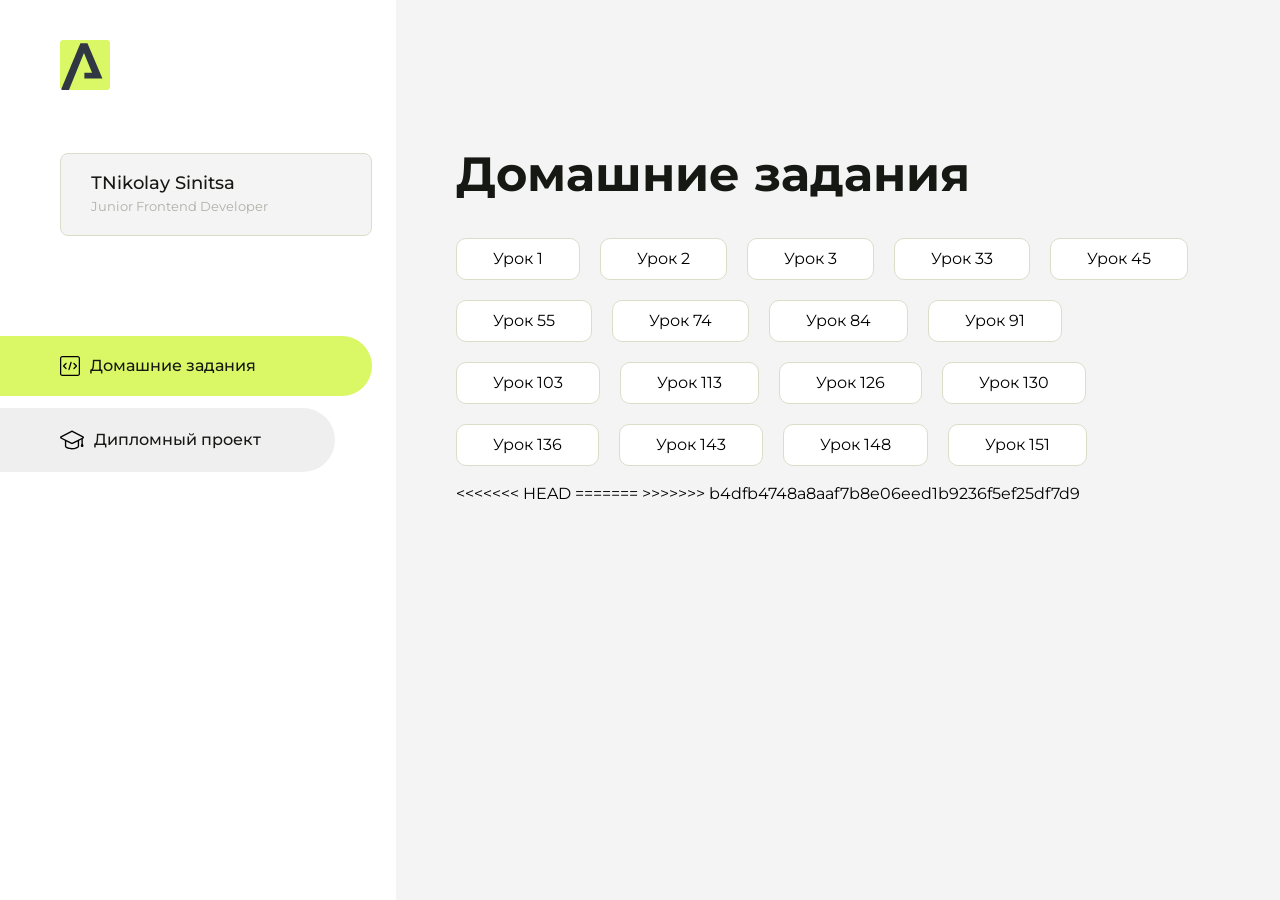
==== index.html @ 887bd670 "add 155" ====
<!DOCTYPE html>
<html lang="en">
<head>
    <meta charset="UTF-8">
    <meta name="viewport" content="width=device-width, initial-scale=1.0">
    <title>Домашняя работа</title>
    <link rel="shortcut icon" href="src/logo.ico" type="image/x-icon">
    <link rel="preconnect" href="https://fonts.googleapis.com">
    <link rel="preconnect" href="https://fonts.gstatic.com" crossorigin>
    <link href="https://fonts.googleapis.com/css2?family=Montserrat:wght@400;500;700&family=Rubik:wght@500&display=swap"
          rel="stylesheet">
    <link rel="stylesheet" href="src/style.css">
</head>
<body id="body">
<div class="overlay" id="overlay"></div>
<div class="layout">
    <div class="burger" id="burger">
        <svg viewBox="0 0 24 24" fill="none" xmlns="http://www.w3.org/2000/svg">
            <g id="SVGRepo_bgCarrier" stroke-width="0"></g>
            <g id="SVGRepo_tracerCarrier" stroke-linecap="round" stroke-linejoin="round"></g>
            <g id="SVGRepo_iconCarrier">
                <path d="M4 18L20 18" stroke="#DAF765" stroke-width="2" stroke-linecap="round"></path>
                <path d="M4 12L20 12" stroke="#DAF765" stroke-width="2" stroke-linecap="round"></path>
                <path d="M4 6L20 6" stroke="#DAF765" stroke-width="2" stroke-linecap="round"></path>
            </g>
        </svg>
    </div>
    <aside class="sidebar" id="sidebar">
        <div class="sidebar__inner">
            <div class="logo">
                <svg width="50" height="50" viewBox="0 0 50 50" fill="none" xmlns="http://www.w3.org/2000/svg">
                    <g clip-path="url(#clip0_513_74730)">
                        <path d="M46.17 -0.257004H3.83C1.57281 -0.257004 -0.257 1.57281 -0.257 3.83V46.17C-0.257 48.4272 1.57281 50.257 3.83 50.257H46.17C48.4272 50.257 50.257 48.4272 50.257 46.17V3.83C50.257 1.57281 48.4272 -0.257004 46.17 -0.257004Z"
                              fill="#DAF765"/>
                        <path d="M24.375 38.4H42.461L27.441 3.1585H20.4355C20.4355 3.1585 6.7895 35.881 1.1945 49.294C2.015 50.0275 3.0945 50.257 3.6945 50.257H8.8445L23.954 13.07L32.0465 32.8285H24.375V38.4Z"
                              fill="#323843"/>
                    </g>
                    <defs>
                        <clipPath id="clip0_513_74730">
                            <rect width="50" height="50" fill="white"/>
                        </clipPath>
                    </defs>
                </svg>
            </div>
            <div class="sidebar__user">
                <div class="sidebar__name">ТNikolay Sinitsa </div>
                <div class="sidebar__text">Junior Frontend Developer</div>
            </div>
            <div class="sidebar__tabs">
                <div class="sidebar__item">
                    <button class="sidebar__button active" id="tasks">
                        <svg xmlns="http://www.w3.org/2000/svg" width="20" height="20" viewBox="0 0 20 20" fill="none">
                            <g clip-path="url(#clip0_704_74543)">
                                <path d="M17.7083 20H2.29167C1.0275 20 0 18.9725 0 17.7083V2.29167C0 1.0275 1.0275 0 2.29167 0H17.7083C18.9725 0 20 1.0275 20 2.29167V17.7083C20 18.9725 18.9725 20 17.7083 20ZM2.29167 1.25C1.7175 1.25 1.25 1.7175 1.25 2.29167V17.7083C1.25 18.2825 1.7175 18.75 2.29167 18.75H17.7083C18.2825 18.75 18.75 18.2825 18.75 17.7083V2.29167C18.75 1.7175 18.2825 1.25 17.7083 1.25H2.29167Z"
                                      fill="black"/>
                                <path d="M6.04167 13.125C5.88167 13.125 5.72167 13.0642 5.6 12.9417L3.1 10.4417C2.85583 10.1975 2.85583 9.80167 3.1 9.5575L5.6 7.0575C5.84417 6.81333 6.24 6.81333 6.48417 7.0575C6.72833 7.30167 6.72833 7.6975 6.48417 7.94167L4.42583 10L6.48417 12.0583C6.72833 12.3025 6.72833 12.6983 6.48417 12.9425C6.36167 13.0642 6.20167 13.125 6.04167 13.125Z"
                                      fill="black"/>
                                <path d="M8.95833 14.1667C8.9 14.1667 8.84 14.1583 8.78167 14.1417C8.45083 14.0442 8.26083 13.6967 8.35833 13.3658L10.4417 6.28251C10.5392 5.95084 10.8892 5.76417 11.2175 5.85917C11.5483 5.95667 11.7383 6.30417 11.6408 6.63501L9.5575 13.7183C9.47833 13.9908 9.22833 14.1667 8.95833 14.1667Z"
                                      fill="black"/>
                                <path d="M13.9583 13.125C13.7983 13.125 13.6383 13.0642 13.5167 12.9417C13.2725 12.6975 13.2725 12.3017 13.5167 12.0575L15.575 9.99916L13.5167 7.94083C13.2725 7.69666 13.2725 7.30083 13.5167 7.05666C13.7608 6.81249 14.1567 6.81249 14.4008 7.05666L16.9008 9.55666C17.145 9.80083 17.145 10.1967 16.9008 10.4408L14.4008 12.9408C14.2783 13.0642 14.1183 13.125 13.9583 13.125Z"
                                      fill="black"/>
                            </g>
                            <defs>
                                <clipPath id="clip0_704_74543">
                                    <rect width="20" height="20" fill="white"/>
                                </clipPath>
                            </defs>
                        </svg>
                        <span>Домашние задания</span></button>
                </div>
                <div class="sidebar__item">
                    <button class="sidebar__button" id="diplom">
                        <svg xmlns="http://www.w3.org/2000/svg" width="24" height="24" viewBox="0 0 24 24" fill="none">
                            <g clip-path="url(#clip0_704_74553)">
                                <path d="M23.2628 10.5971C23.7176 10.365 24 9.90375 24 9.39337C24 8.883 23.7176 8.42175 23.2628 8.18962L12.6135 2.75362C12.2291 2.55824 11.7705 2.55787 11.3854 2.75399L0.736875 8.19C0.282375 8.42175 0 8.883 0 9.39337C0 9.90375 0.282375 10.365 0.736875 10.5971L4.89038 12.7177V18.2074C4.89038 19.8154 8.412 21.393 12 21.393C15.5884 21.393 19.1096 19.815 19.1096 18.2074V12.7174L21.4609 11.517V15.8017L20.901 17.2305C20.7409 17.6389 20.7934 18.0994 21.0405 18.4616C21.2876 18.8246 21.6979 19.041 22.1366 19.041C22.5754 19.041 22.9852 18.8246 23.2324 18.462C23.4795 18.099 23.532 17.6385 23.3719 17.2301L22.8124 15.8021V10.827L23.2628 10.5971ZM17.7623 18.1721C17.6198 18.6375 15.3491 20.0419 12 20.0419C8.65088 20.0419 6.38025 18.6375 6.2415 18.2074V12.3037L6.23887 12.3019C6.23812 12.057 6.1065 11.8207 5.87325 11.7019L1.3515 9.39337L12 3.95737L22.6489 9.39337L12 14.8294L5.87325 11.7019C5.54063 11.5331 4.6695 11.6674 4.5 12C4.33012 12.3322 4.55813 12.5479 4.89038 12.7177L11.3857 16.0331C11.5781 16.1314 11.7889 16.1805 12 16.1805C12.2107 16.1805 12.4222 16.1314 12.6146 16.0331L17.7593 13.407L17.7623 18.1721Z"
                                      fill="black"/>
                            </g>
                            <defs>
                                <clipPath id="clip0_704_74553">
                                    <rect width="24" height="24" fill="white"/>
                                </clipPath>
                            </defs>
                        </svg>
                        <span>Дипломный проект</span></button>
                </div>
            </div>
        </div>

    </aside>
    <div class="content">
        <div class="container">
            <div class="content__block" id="tasksBlock">
                <div class="content__title">Домашние задания</div>
                <ul class="content__list">
                    <li class="content__list-item">
                        <a href="Lesson1/index.html">Урок 1</a>
                    </li>
                     <li class="content__list-item">
                        <a href="Lesson2/index.html">Урок 2</a>
                    </li>
                    <li class="content__list-item">
                        <a href="Lesson3/index.html">Урок 3</a>
                    </li>
                      <li class="content__list-item">
                        <a href="Lesson33/index.html">Урок 33</a>
                    </li>
                    <li class="content__list-item">
                        <a href="Lesson45/index.html">Урок 45</a>
                    </li>
                     <li class="content__list-item">
                        <a href="Lesson55/index.html">Урок 55</a>
                    </li>
                      <li class="content__list-item">
                        <a href="Lesson74/index.html">Урок 74</a>
                    </li>
                    <li class="content__list-item">
                        <a href="Lesson84/index.html">Урок 84</a>
                    </li>
                     <li class="content__list-item">
                        <a href="91/index.html">Урок 91</a>
                    </li>
                     <li class="content__list-item">
                        <a href="103/index.html">Урок 103</a>
                    </li>  <li class="content__list-item">
                        <a href="107/index.html">Урок 113</a>
                    </li>
                     </li>  <li class="content__list-item">
                        <a href="126/index.html">Урок 126</a>
                    </li>
                      </li>  <li class="content__list-item">
                        <a href="130/index.html">Урок 130</a>
                    </li>
                     </li>  <li class="content__list-item">
                        <a href="136/index.html">Урок 136</a>
                    </li>
                    </li>  <li class="content__list-item">
                        <a href="143/index.html">Урок 143</a>
                    </li>
                    </li>  <li class="content__list-item">
                        <a href="148/index.html">Урок 148</a>
                    </li>
                     </li>  <li class="content__list-item">
                        <a href="151/index.html">Урок 151</a>
                    </li>
<<<<<<< HEAD
                    
=======
>>>>>>> b4dfb4748a8aaf7b8e06eed1b9236f5ef25df7d9
                   
                </ul>
            </div>
            <div class="content__block hidden" id="diplomBlock">
                <div class="content__title">Дипломный проект</div>
                <div class="content__list-diplom">
                    <a href="ПАПКА-С-НОМЕРОМ-УРОКА">Ссылка на ДЗ</a>
                </div>
                <div class="content__decor">
                    <div class="content__decor-text">Давай проверим, чему ты научился!</div>
                    <div class="content__decor-img">
                        <img src="src/decor.png" alt="decor">
                    </div>
                </div>
            </div>
        </div>
    </div>
</div>
<script src="src/index.js"></script>
</body>
</html>
---- src/style.css ----
*{padding: 0;margin: 0;border: 0;}
*,*:before,*:after{-webkit-box-sizing: border-box;box-sizing: border-box;}
:focus,:active{outline: none;}
a:focus,a:active{outline: none;}
nav,footer,header,aside{display: block;}
html,body{
    height:100%;width:100%;
    font-size:100%;line-height:1;-ms-text-size-adjust:100%;-moz-text-size-adjust:100%;-webkit-text-size-adjust:100%;}
input,button,textarea{font-family:inherit;}
input::-ms-clear{display: none;}
button{cursor: pointer;}
button::-moz-focus-inner{padding:0;border:0;}
a,a:visited{text-decoration: none;}
a:hover{text-decoration: none;}
ul li{list-style: none;}
img{vertical-align: top;}
h1,h2,h3,h4,h5,h6{font-size:inherit;font-weight: inherit;}
a{color:inherit;}



body {
    font-family: "Montserrat",SansSerif;
    color: black;
}

body.overflow {
    overflow: hidden;
}



.layout {
    display: -webkit-box;
    display: -ms-flexbox;
    display: flex;
    min-height: 100vh;
}

.sidebar {
    padding: 40px 24px 40px 0;
    -ms-flex-negative: 0;
    flex-shrink: 0;
    background-color: white;
}



.content {
    -webkit-box-flex: 1;
    -ms-flex-positive: 1;
    flex-grow: 1;
    background-color: #F4F4F4;
}

.container {
    display: -webkit-box;
    display: -ms-flexbox;
    display: flex;
    -webkit-box-orient: vertical;
    -webkit-box-direction: normal;
    -ms-flex-direction: column;
    flex-direction: column;
    -webkit-box-pack: center;
    -ms-flex-pack: center;
    justify-content: center;
    -webkit-box-align: center;
    -ms-flex-align: center;
    align-items: center;
    padding: 150px 60px 80px 60px;
}


.logo {
    margin-left: 60px;
    margin-bottom: 60px;
}

.sidebar__user {
    background-color: #F4F4F4;
    padding: 20px 30px;
    margin-left: 60px;
    margin-bottom: 100px;
    border-radius: 8px;
    border: 1px solid #DADEC9;
}

.sidebar__name {
    color:#161814;
    font-size: 18px;
    font-weight: 500;
    margin-bottom: 6px;
}

.sidebar__text {
    color: #AFB1A7;
    font-size: 13px;
    font-weight: 400;
    line-height: 130%; /* 16.9px */
}

.sidebar__item {
    width: 372px;
}

.sidebar__button {
    display: -webkit-box;
    display: -ms-flexbox;
    display: flex;
    -webkit-box-align: center;
    -ms-flex-align: center;
    align-items: center;
    gap: 10px;
    padding: 20px 60px;
    margin-bottom: 12px;
    border-radius: 0px 100px 100px 0px;
    -webkit-transition: all .5s;
    -o-transition: all .5s;
    transition: all .5s;
    cursor: pointer;
    width: 90%;
    color:#161814;
    font-size: 16px;
    font-weight: 500;
}

.sidebar__button.active , .sidebar__button:hover {
    width: 100%;
    background-color: #DAF765;
}


.content__title {
    color: #161814;
    font-size: 48px;
    font-weight: 700;
    margin-bottom: 40px;
}

.content__list {
    display: -webkit-box;
    display: -ms-flexbox;
    display: flex;
    -webkit-box-align: center;
    -ms-flex-align: center;
    align-items: center;
    -ms-flex-wrap: wrap;
    flex-wrap: wrap;
    gap: 20px;
}



.content__list-item  {
    cursor: pointer;
    padding: 12px 18px;
    background-color: #fff;
    border-radius: 10px;
    border: 1px solid #DADEC9;
    -webkit-transition: all .3s;
    -o-transition: all .3s;
    transition: all .3s;
}

.content__list-item:hover,.content__list-diplom:hover {
    background-color: #AFB1A7;
}

li a {
    padding: 12px 18px;

}


.content__list-diplom {
    -webkit-transition: all .3s;
    -o-transition: all .3s;
    transition: all .3s;
    display: inline-block;
    padding: 12px 18px;
    background-color: #fff;
    border-radius: 10px;
    border: 1px solid #DADEC9;
}

.content__decor {
    display: -webkit-box;
    display: -ms-flexbox;
    display: flex;
    -webkit-box-align: center;
    -ms-flex-align: center;
    align-items: center;
}

.content__decor-text {
    color:#BEDD44;
    font-size: 36px;
    font-weight: 700;
    line-height: 110%; /* 39.6px */
}

.content__block {
    max-width: 1200px;
}

.content__block.hidden {
    display: none;
}

.content__decor-img img{
    width: 100%;
}

.burger {
    display: none;
    padding: 5px;
    position: fixed;
    top: 3%;
    right: 7%;
    width: 40px;
    height: 40px;
    background-color: #161814;
    border-radius: 50%;
    z-index: 10;
    border: 1px solid #DAF765;
}

@media (max-width: 768px) {
    .burger {
        display: block;
    }

    .sidebar {
        -webkit-transition: all .3s;
        -o-transition: all .3s;
        transition: all .3s;
        -webkit-transform: translateX(-100%);
        -ms-transform: translateX(-100%);
        transform: translateX(-100%);
        position: fixed;
        top: 0;
        left: 0;
        bottom: 0;
        z-index: 5;
    }

    .sidebar.show {
        -webkit-transform: translateX(0%);
        -ms-transform: translateX(0%);
        transform: translateX(0%);
    }

    .overlay {
        opacity: 0;
        pointer-events: none;
        -webkit-transition: all .3s;
        -o-transition: all .3s;
        transition: all .3s;
        position: absolute;
        top: 0;
        right: 0;
        left: 0;
        bottom: 0;
        z-index: 3;
        background-color: #000000e0;
    }

    .overlay.show {
        opacity: 1;
        pointer-events: all;
    }

    .container {
        padding: 40px 20px;
        min-height: 100%;
    }

    .content__decor {
        margin-top: 20px;
        -webkit-box-orient: vertical;
        -webkit-box-direction: normal;
        -ms-flex-direction: column;
        flex-direction: column;
    }
}

@media (max-width: 400px) {
    .sidebar__user {
        margin-left: 0;
    }
}
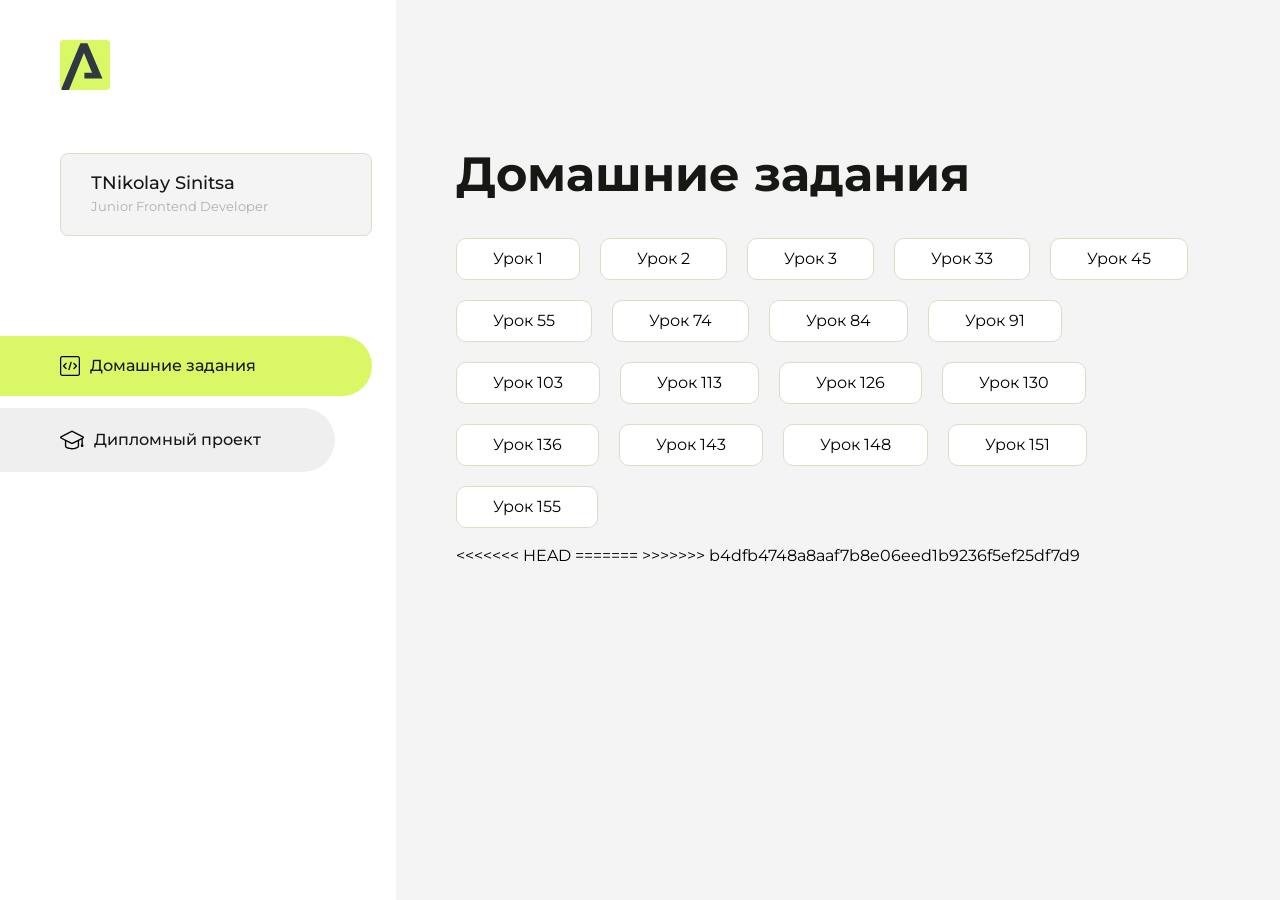
==== commit fc36627f: "Update index.html" ====
--- a/index.html
+++ b/index.html
@@ -142,6 +142,9 @@
                      </li>  <li class="content__list-item">
                         <a href="151/index.html">Урок 151</a>
                     </li>
+                     </li>  <li class="content__list-item">
+                        <a href="155/index.html">Урок 155</a>
+                    </li>
 <<<<<<< HEAD
                     
 =======
@@ -171,3 +174,4 @@
 
 
 
+
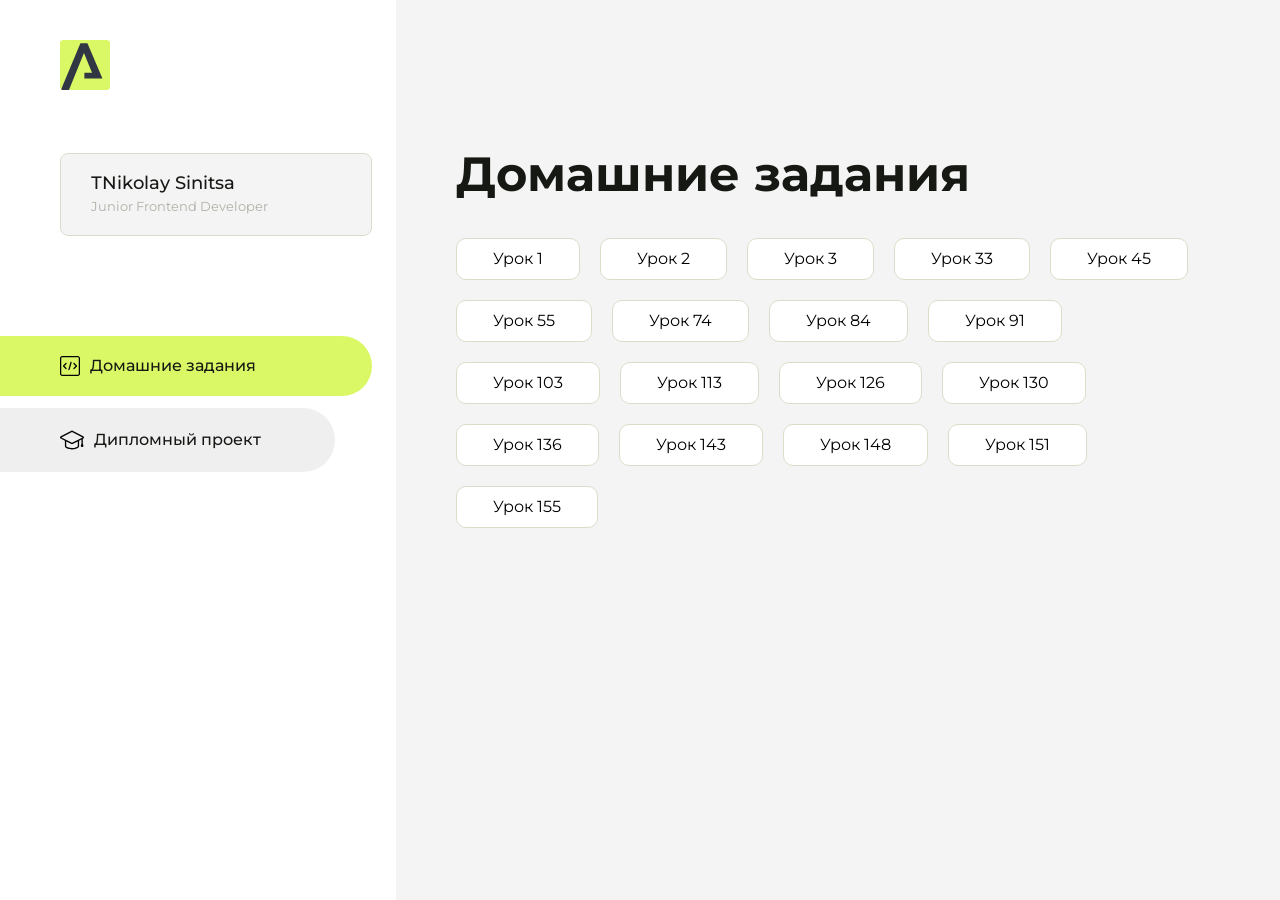
==== commit def994a4: "Update index.html" ====
--- a/index.html
+++ b/index.html
@@ -145,10 +145,7 @@
                      </li>  <li class="content__list-item">
                         <a href="155/index.html">Урок 155</a>
                     </li>
-<<<<<<< HEAD
-                    
-=======
->>>>>>> b4dfb4748a8aaf7b8e06eed1b9236f5ef25df7d9
+
                    
                 </ul>
             </div>
@@ -175,3 +172,4 @@
 
 
 
+
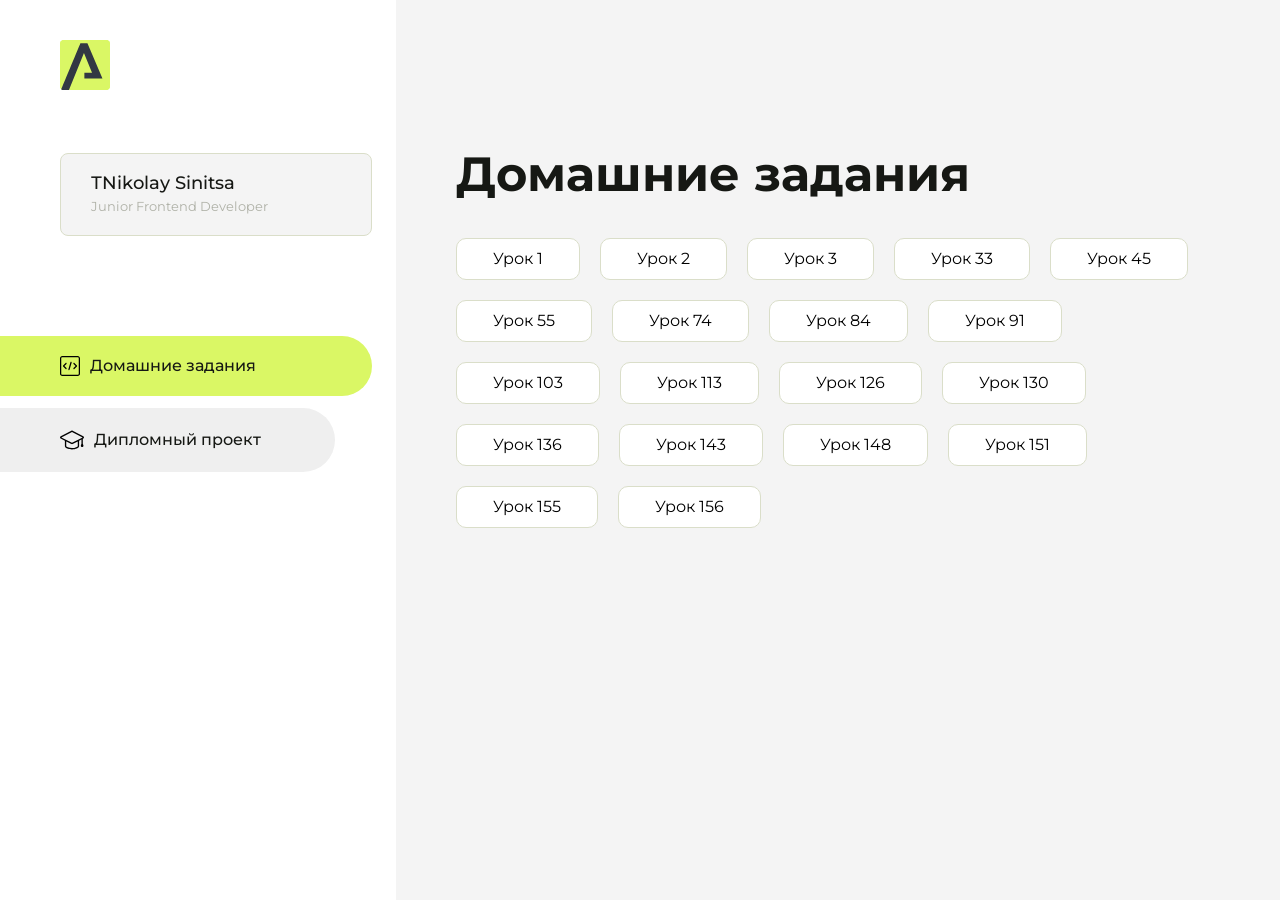
==== commit a77bfaf7: "Update index.html" ====
--- a/index.html
+++ b/index.html
@@ -145,9 +145,13 @@
                      </li>  <li class="content__list-item">
                         <a href="155/index.html">Урок 155</a>
                     </li>
+                    </li>  <li class="content__list-item">
+                        <a href="156/index.html">Урок 156</a>
+                    </li>
+                </ul>
 
                    
-                </ul>
+               
             </div>
             <div class="content__block hidden" id="diplomBlock">
                 <div class="content__title">Дипломный проект</div>
@@ -173,3 +177,5 @@
 
 
 
+
+
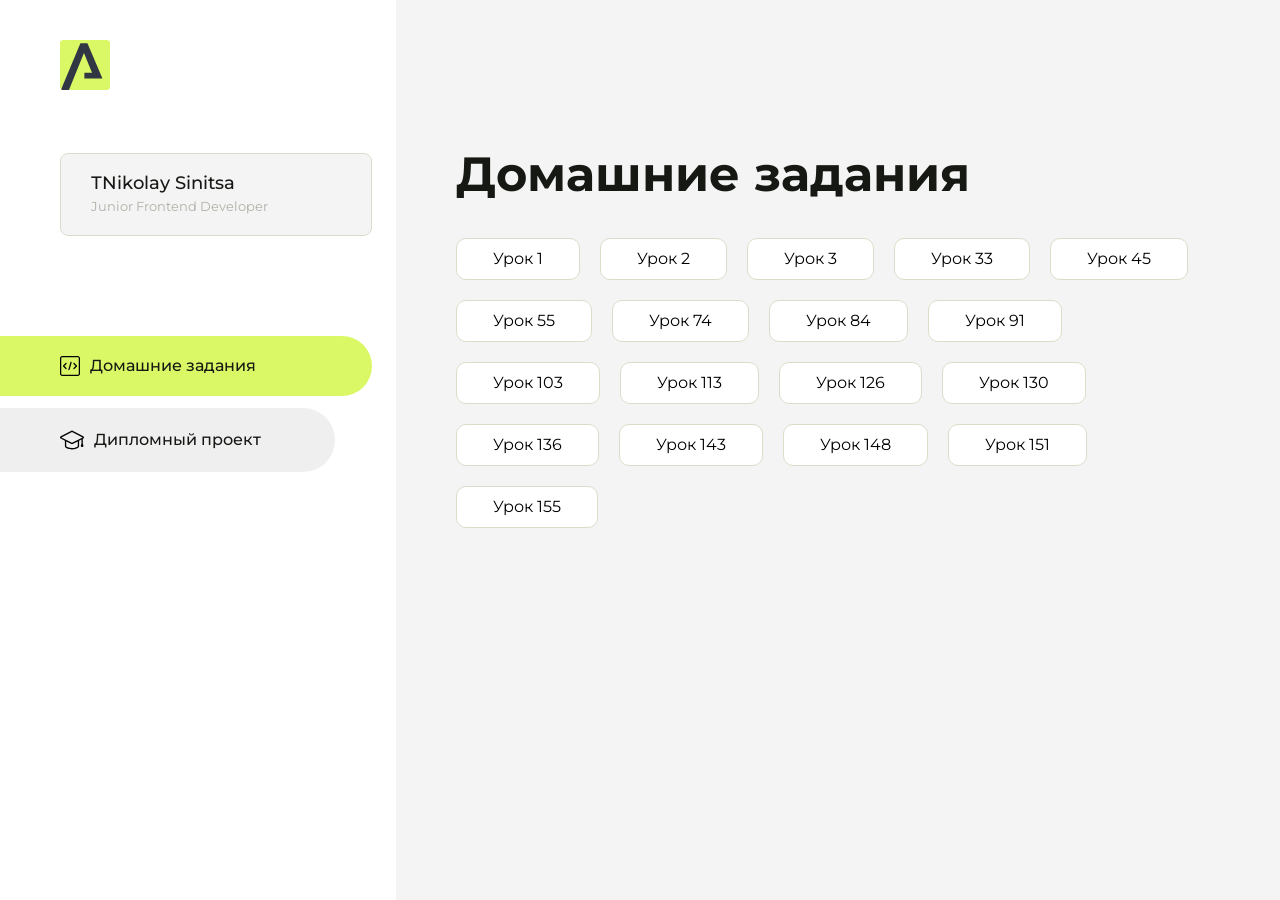
==== commit 63ca5480: "Update index.html" ====
--- a/index.html
+++ b/index.html
@@ -145,9 +145,6 @@
                      </li>  <li class="content__list-item">
                         <a href="155/index.html">Урок 155</a>
                     </li>
-                    </li>  <li class="content__list-item">
-                        <a href="156/index.html">Урок 156</a>
-                    </li>
                 </ul>
 
                    
@@ -156,7 +153,7 @@
             <div class="content__block hidden" id="diplomBlock">
                 <div class="content__title">Дипломный проект</div>
                 <div class="content__list-diplom">
-                    <a href="ПАПКА-С-НОМЕРОМ-УРОКА">Ссылка на ДЗ</a>
+                    <a href="diplom">Диплом</a>
                 </div>
                 <div class="content__decor">
                     <div class="content__decor-text">Давай проверим, чему ты научился!</div>
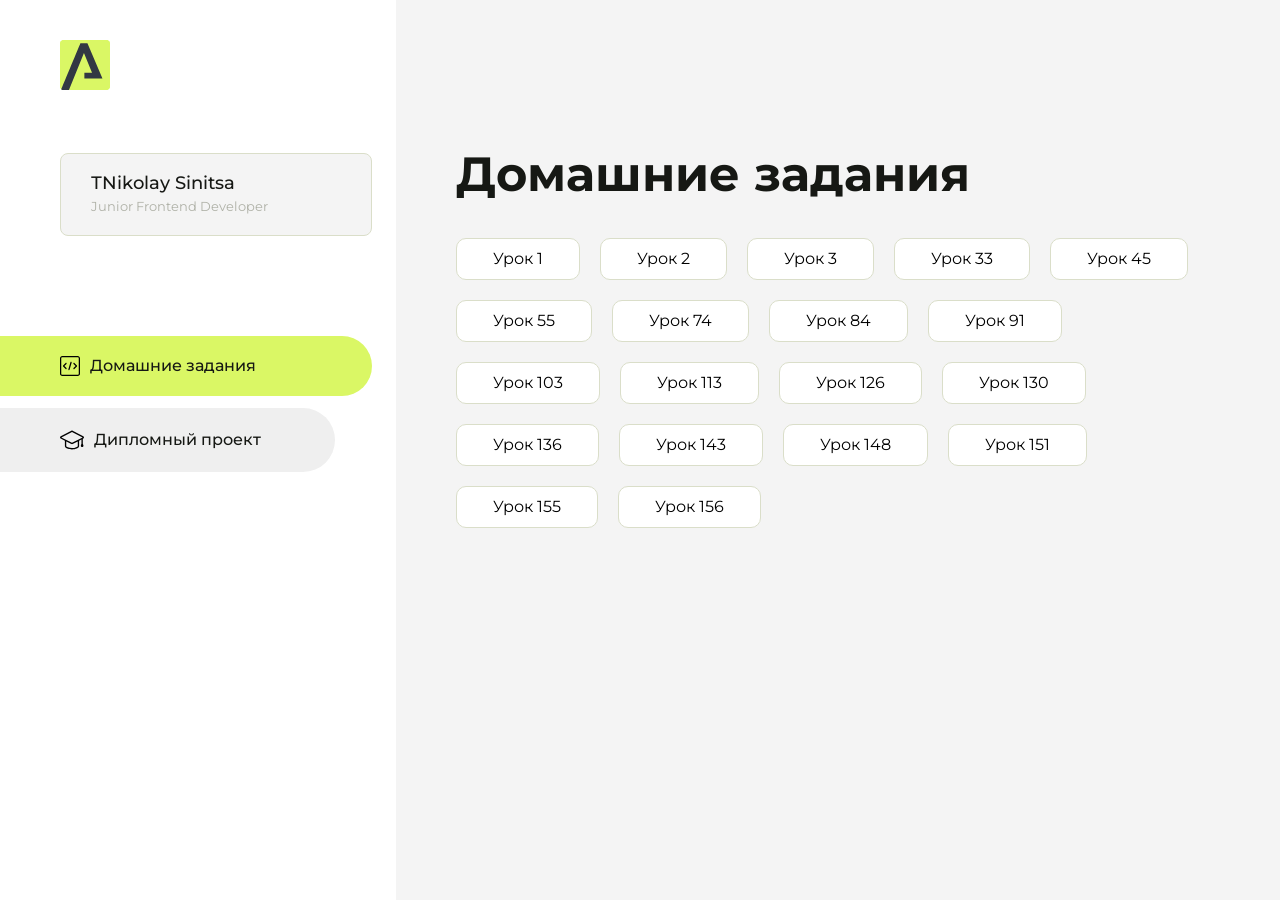
==== commit c7303c21: "fixed bugs diplom" ====
--- a/index.html
+++ b/index.html
@@ -145,6 +145,9 @@
                      </li>  <li class="content__list-item">
                         <a href="155/index.html">Урок 155</a>
                     </li>
+                    </li>  <li class="content__list-item">
+                        <a href="156/index.html">Урок 156</a>
+                    </li>
                 </ul>
 
                    
@@ -153,7 +156,7 @@
             <div class="content__block hidden" id="diplomBlock">
                 <div class="content__title">Дипломный проект</div>
                 <div class="content__list-diplom">
-                    <a href="diplom">Диплом</a>
+                    <a href="ПАПКА-С-НОМЕРОМ-УРОКА">Ссылка на ДЗ</a>
                 </div>
                 <div class="content__decor">
                     <div class="content__decor-text">Давай проверим, чему ты научился!</div>
